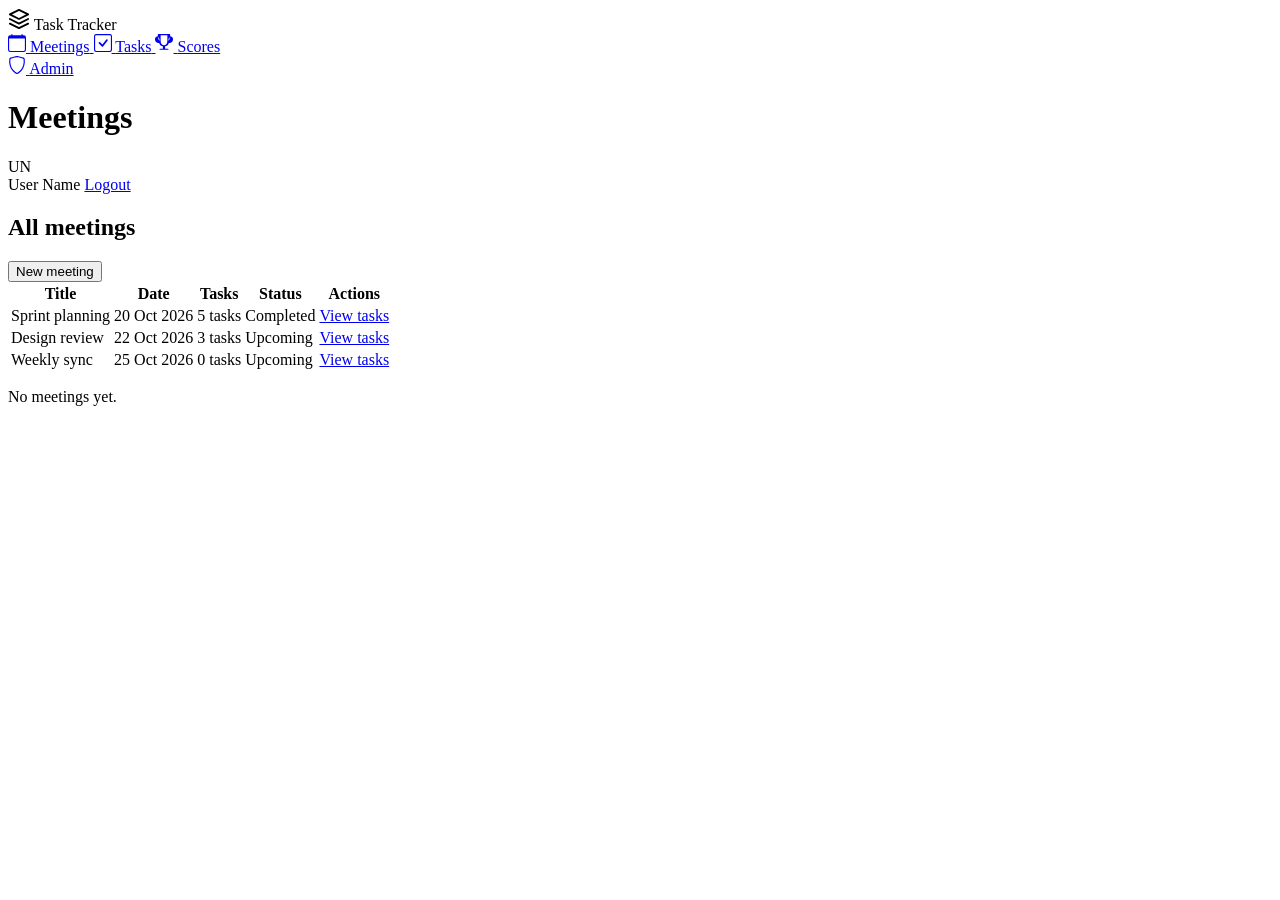
==== meetings.html @ d21f876f "pages" ====
<!DOCTYPE html>
<html lang="en">
<head>
  <meta charset="UTF-8">
  <meta name="viewport" content="width=device-width, initial-scale=1.0">
  <title>Meetings - Task Tracker</title>
  <!-- Link shared layout stylesheet -->
  <link rel="stylesheet" href="css/layout.css">
</head>
<body>

  <!-- ========================================================================
       SHARED COMPONENT BLOCK
       This block is repeated on every page. Later we will replace it with one shared JavaScript component.
       ======================================================================== -->

  <!-- Fixed Left Sidebar -->
  <nav class="sidebar" aria-label="Main Navigation">

    <!-- App Name Header -->
    <div class="sidebar-header">
      <div class="sidebar-title">
        <!-- App icon -->
        <svg width="22" height="22" viewBox="0 0 24 24" fill="none" stroke="currentColor" stroke-width="2" stroke-linecap="round" stroke-linejoin="round">
          <path d="M12 2L2 7l10 5 10-5-10-5z"></path>
          <path d="M2 17l10 5 10-5"></path>
          <path d="M2 12l10 5 10-5"></path>
        </svg>
        <span>Task Tracker</span>
      </div>
    </div>

    <!-- Navigation Links -->
    <div class="sidebar-nav">

      <!-- Meetings Link (Active on this page) -->
      <a href="meetings.html" class="nav-link active">
        <!-- Calendar icon (Bootstrap Icons) -->
        <svg class="nav-icon" width="18" height="18" fill="currentColor" viewBox="0 0 16 16">
          <path d="M3.5 0a.5.5 0 0 1 .5.5V1h8V.5a.5.5 0 0 1 1 0V1h1a2 2 0 0 1 2 2v11a2 2 0 0 1-2 2H2a2 2 0 0 1-2-2V3a2 2 0 0 1 2-2h1V.5a.5.5 0 0 1 .5-.5zM1 4v10a1 1 0 0 0 1 1h12a1 1 0 0 0 1-1V4H1z"/>
        </svg>
        <span>Meetings</span>
      </a>

      <!-- Tasks Link -->
      <a href="tasks.html" class="nav-link">
        <!-- Check2-square icon (Bootstrap Icons) -->
        <svg class="nav-icon" width="18" height="18" fill="currentColor" viewBox="0 0 16 16">
          <path d="M14 1a1 1 0 0 1 1 1v12a1 1 0 0 1-1 1H2a1 1 0 0 1-1-1V2a1 1 0 0 1 1-1h12zM2 0a2 2 0 0 0-2 2v12a2 2 0 0 0 2 2h12a2 2 0 0 0 2-2V2a2 2 0 0 0-2-2H2z"/>
          <path d="M10.97 4.97a.75.75 0 0 1 1.071 1.05l-3.992 4.99a.75.75 0 0 1-1.08.02L4.324 8.384a.75.75 0 1 1 1.06-1.06l2.094 2.093 3.473-4.425a.235.235 0 0 1 .02-.022z"/>
        </svg>
        <span>Tasks</span>
      </a>

      <!-- Scores Link -->
      <a href="scores.html" class="nav-link">
        <!-- Trophy icon (Bootstrap Icons) -->
        <svg class="nav-icon" width="18" height="18" fill="currentColor" viewBox="0 0 16 16">
          <path d="M2.5.5A.5.5 0 0 1 3 0h10a.5.5 0 0 1 .5.5c0 .538-.012 1.05-.034 1.536a3 3 0 1 1-1.133 5.89c-.79 1.865-1.878 2.774-3.333 3.03V13h2.5a.5.5 0 0 1 0 1h-7a.5.5 0 0 1 0-1H7v-2.044c-1.455-.256-2.543-1.165-3.333-3.03a3 3 0 1 1-1.133-5.89A33.437 33.437 0 0 1 2.5.5zm.999 2.024A1.996 1.996 0 0 0 3 4c0 .884.57 1.636 1.37 1.91a8.037 8.037 0 0 1-.87-3.386zm9.002 0c-.068 1.18-.363 2.34-.87 3.386.8-.274 1.37-1.026 1.37-1.91 0-.64-.302-1.21-.77-1.574A1.996 1.996 0 0 0 12.5 2.524zM8 10c1.8 0 3-1.5 3-4V1H5v5c0 2.5 1.2 4 3 4z"/>
        </svg>
        <span>Scores</span>
      </a>

      <!-- Separator before Admin link -->
      <div class="nav-divider"></div>

      <!-- Admin Link (data-role attribute for future role-based visibility) -->
      <a href="#" class="nav-link" data-role="admin">
        <!-- Shield icon (Bootstrap Icons) -->
        <svg class="nav-icon" width="18" height="18" fill="currentColor" viewBox="0 0 16 16">
          <path d="M5.338 1.59a61.44 61.44 0 0 0-2.837.856.481.481 0 0 0-.328.39c-.554 4.157.726 7.19 2.253 9.188a10.725 10.725 0 0 0 2.287 2.233c.346.244.652.42.893.533.12.057.218.095.293.118a.55.55 0 0 0 .101.025.615.615 0 0 0 .1-.025c.076-.023.174-.061.294-.118.24-.113.547-.29.893-.533a10.726 10.726 0 0 0 2.287-2.233c1.527-1.997 2.807-5.031 2.253-9.188a.48.48 0 0 0-.328-.39c-.651-.213-1.75-.56-2.837-.855C9.552 1.29 8.531 1.067 8 1.067c-.53 0-1.552.223-2.662.524zM5.072.56C6.157.265 7.31 0 8 0s1.843.265 2.928.56c1.11.3 2.229.655 2.887.87a1.54 1.54 0 0 1 1.044 1.262c.596 4.477-.787 7.795-2.465 9.99a11.775 11.775 0 0 1-2.517 2.453 7.159 7.159 0 0 1-1.048.625c-.28.132-.581.24-.829.24s-.548-.108-.829-.24a7.158 7.158 0 0 1-1.048-.625 11.777 11.777 0 0 1-2.517-2.453C1.928 10.487.545 7.169 1.141 2.692A1.54 1.54 0 0 1 2.185 1.43 62.456 62.456 0 0 1 5.072.56z"/>
        </svg>
        <span>Admin</span>
      </a>

    </div>
  </nav>

  <!-- Main Content Wrapper (offset to the right of sidebar) -->
  <div class="main-wrapper">

    <!-- Top Bar -->
    <header class="top-bar">
      <!-- Page Title -->
      <h1 class="top-bar-title">Meetings</h1>

      <!-- User Information Area -->
      <div class="user-area">
        <!-- User avatar with initials -->
        <div class="user-avatar" title="User Avatar">UN</div>
        <!-- User display name -->
        <span id="user-name" class="user-name">User Name</span>
        <!-- Logout link pointing to login.html -->
        <a href="login.html" id="logout-btn" class="logout-btn">Logout</a>
      </div>
    </header>

    <!-- Page Content Area -->
    <main id="page-content" class="page-content">

      <!-- Header row: Section title on the left, action button on the right -->
      <div class="content-header">
        <h2 class="content-title">All meetings</h2>
        <button type="button" id="new-meeting-btn" class="btn btn-primary" data-role="admin">New meeting</button>
      </div>

      <!-- Table container: Scrolls horizontally on small screens to prevent page overflow -->
      <div class="table-responsive">
        <!-- Meetings Table -->
        <table id="meetings-table" class="table">
          <thead>
            <tr>
              <th>Title</th>
              <th>Date</th>
              <th>Tasks</th>
              <th>Status</th>
              <th>Actions</th>
            </tr>
          </thead>
          <!-- These 3 rows are hard-coded. In the next step JavaScript will create them from data. -->
          <tbody id="meetings-body">
            <!-- Row 1: Completed meeting -->
            <tr>
              <td>Sprint planning</td>
              <td>20 Oct 2026</td>
              <td>5 tasks</td>
              <td><span class="badge badge-completed">Completed</span></td>
              <td><a href="tasks.html" class="action-link">View tasks</a></td>
            </tr>
            <!-- Row 2: Upcoming meeting -->
            <tr>
              <td>Design review</td>
              <td>22 Oct 2026</td>
              <td>3 tasks</td>
              <td><span class="badge badge-upcoming">Upcoming</span></td>
              <td><a href="tasks.html" class="action-link">View tasks</a></td>
            </tr>
            <!-- Row 3: Upcoming meeting with zero tasks -->
            <tr>
              <td>Weekly sync</td>
              <td>25 Oct 2026</td>
              <td>0 tasks</td>
              <td><span class="badge badge-upcoming">Upcoming</span></td>
              <td><a href="tasks.html" class="action-link">View tasks</a></td>
            </tr>
          </tbody>
        </table>
      </div>

      <!-- Empty state: Hidden for now, shown later when no meetings are found -->
      <div id="empty-state" class="empty-state">
        <p>No meetings yet.</p>
      </div>

    </main>

  </div>

</body>
</html>
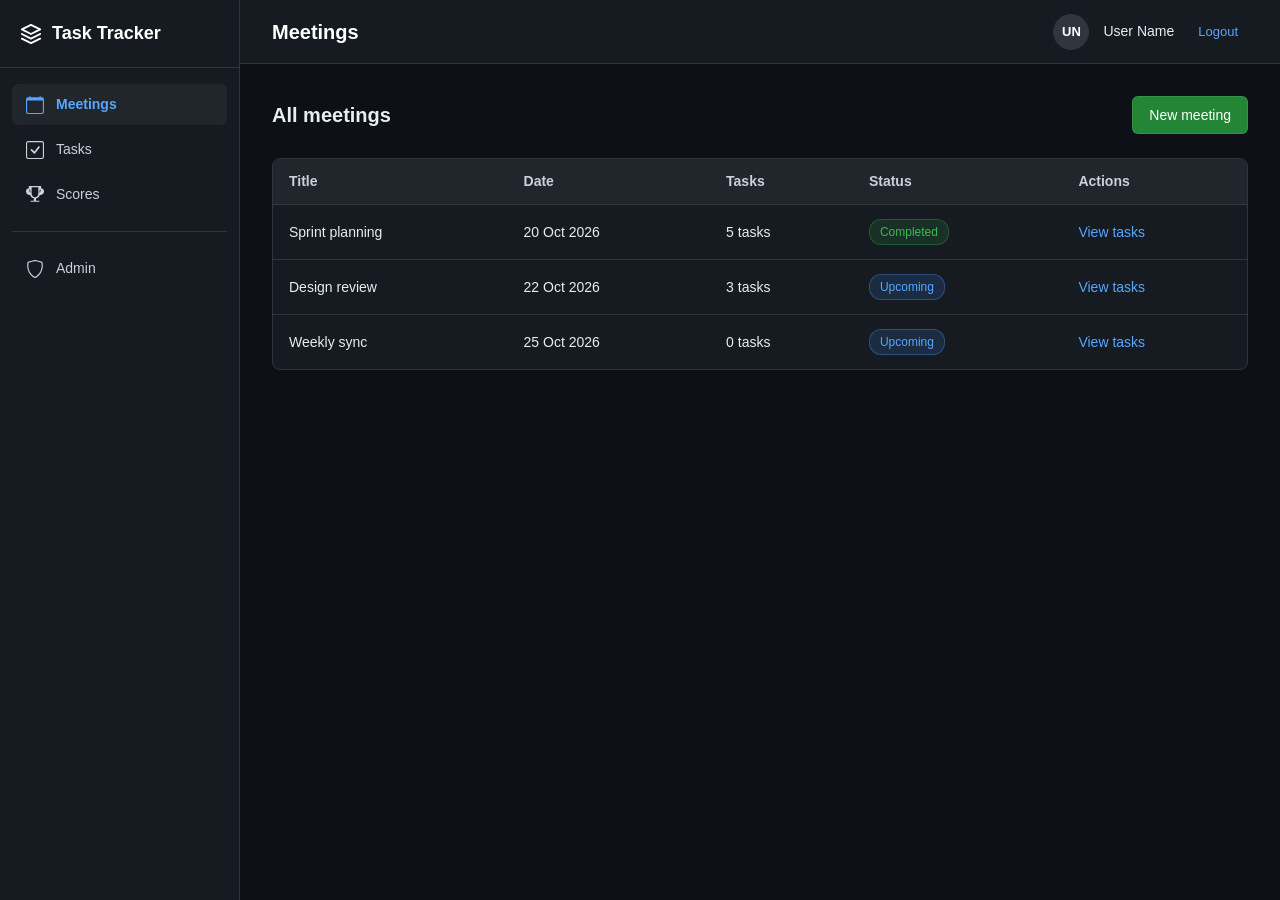
==== commit 9bbfbb18: "feat: establish modular architecture for mobile, desktop, theming, and backend" ====
--- a/meetings.html
+++ b/meetings.html
@@ -4,18 +4,16 @@
   <meta charset="UTF-8">
   <meta name="viewport" content="width=device-width, initial-scale=1.0">
   <title>Meetings - Task Tracker</title>
-  <!-- Link shared layout stylesheet -->
+  <!-- Link shared modular master stylesheet -->
   <link rel="stylesheet" href="css/layout.css">
 </head>
 <body>
 
   <!-- ========================================================================
-       SHARED COMPONENT BLOCK
-       This block is repeated on every page. Later we will replace it with one shared JavaScript component.
+       DESKTOP NAVIGATION (Fixed Left Sidebar)
+       Visible on screens > 768px via desktop layout styles
        ======================================================================== -->
-
-  <!-- Fixed Left Sidebar -->
-  <nav class="sidebar" aria-label="Main Navigation">
+  <nav class="sidebar desktop-only" aria-label="Main Navigation">
 
     <!-- App Name Header -->
     <div class="sidebar-header">
@@ -76,10 +74,10 @@
     </div>
   </nav>
 
-  <!-- Main Content Wrapper (offset to the right of sidebar) -->
+  <!-- Main Content Wrapper (offset on desktop, full width on mobile) -->
   <div class="main-wrapper">
 
-    <!-- Top Bar -->
+    <!-- Top Bar (Adaptive for Desktop and Mobile) -->
     <header class="top-bar">
       <!-- Page Title -->
       <h1 class="top-bar-title">Meetings</h1>
@@ -88,10 +86,10 @@
       <div class="user-area">
         <!-- User avatar with initials -->
         <div class="user-avatar" title="User Avatar">UN</div>
-        <!-- User display name -->
+        <!-- User display name (hidden on small mobile screens via mobile.css) -->
         <span id="user-name" class="user-name">User Name</span>
-        <!-- Logout link pointing to login.html -->
-        <a href="login.html" id="logout-btn" class="logout-btn">Logout</a>
+        <!-- Logout link pointing to index.html -->
+        <a href="index.html" id="logout-btn" class="logout-btn">Logout</a>
       </div>
     </header>
 
@@ -104,9 +102,8 @@
         <button type="button" id="new-meeting-btn" class="btn btn-primary" data-role="admin">New meeting</button>
       </div>
 
-      <!-- Table container: Scrolls horizontally on small screens to prevent page overflow -->
-      <div class="table-responsive">
-        <!-- Meetings Table -->
+      <!-- DESKTOP: Data Table (visible on screens > 768px) -->
+      <div class="table-responsive desktop-only">
         <table id="meetings-table" class="table">
           <thead>
             <tr>
@@ -117,9 +114,7 @@
               <th>Actions</th>
             </tr>
           </thead>
-          <!-- These 3 rows are hard-coded. In the next step JavaScript will create them from data. -->
           <tbody id="meetings-body">
-            <!-- Row 1: Completed meeting -->
             <tr>
               <td>Sprint planning</td>
               <td>20 Oct 2026</td>
@@ -127,7 +122,6 @@
               <td><span class="badge badge-completed">Completed</span></td>
               <td><a href="tasks.html" class="action-link">View tasks</a></td>
             </tr>
-            <!-- Row 2: Upcoming meeting -->
             <tr>
               <td>Design review</td>
               <td>22 Oct 2026</td>
@@ -135,7 +129,6 @@
               <td><span class="badge badge-upcoming">Upcoming</span></td>
               <td><a href="tasks.html" class="action-link">View tasks</a></td>
             </tr>
-            <!-- Row 3: Upcoming meeting with zero tasks -->
             <tr>
               <td>Weekly sync</td>
               <td>25 Oct 2026</td>
@@ -147,6 +140,54 @@
         </table>
       </div>
 
+      <!-- MOBILE: Meeting Cards (visible on screens <= 768px) -->
+      <div class="meeting-cards mobile-only" id="mobile-meetings-list">
+        <!-- Meeting Card 1 -->
+        <div class="meeting-card">
+          <div class="meeting-card-header">
+            <h3 class="meeting-card-title">Sprint planning</h3>
+            <span class="badge badge-completed">Completed</span>
+          </div>
+          <div class="meeting-card-details">
+            <span>📅 20 Oct 2026</span>
+            <span>📝 5 tasks</span>
+          </div>
+          <div class="meeting-card-actions">
+            <a href="tasks.html" class="action-link">View tasks &rarr;</a>
+          </div>
+        </div>
+
+        <!-- Meeting Card 2 -->
+        <div class="meeting-card">
+          <div class="meeting-card-header">
+            <h3 class="meeting-card-title">Design review</h3>
+            <span class="badge badge-upcoming">Upcoming</span>
+          </div>
+          <div class="meeting-card-details">
+            <span>📅 22 Oct 2026</span>
+            <span>📝 3 tasks</span>
+          </div>
+          <div class="meeting-card-actions">
+            <a href="tasks.html" class="action-link">View tasks &rarr;</a>
+          </div>
+        </div>
+
+        <!-- Meeting Card 3 -->
+        <div class="meeting-card">
+          <div class="meeting-card-header">
+            <h3 class="meeting-card-title">Weekly sync</h3>
+            <span class="badge badge-upcoming">Upcoming</span>
+          </div>
+          <div class="meeting-card-details">
+            <span>📅 25 Oct 2026</span>
+            <span>📝 0 tasks</span>
+          </div>
+          <div class="meeting-card-actions">
+            <a href="tasks.html" class="action-link">View tasks &rarr;</a>
+          </div>
+        </div>
+      </div>
+
       <!-- Empty state: Hidden for now, shown later when no meetings are found -->
       <div id="empty-state" class="empty-state">
         <p>No meetings yet.</p>
@@ -156,5 +197,44 @@
 
   </div>
 
+  <!-- ========================================================================
+       MOBILE BOTTOM NAVIGATION (Visible on screens <= 768px)
+       Thumb-friendly navigation bar owned by Mobile Developer
+       ======================================================================== -->
+  <nav class="mobile-bottom-nav mobile-only" aria-label="Mobile Navigation">
+    <!-- Meetings (Active) -->
+    <a href="meetings.html" class="mobile-nav-item active">
+      <svg class="mobile-nav-icon" fill="currentColor" viewBox="0 0 16 16">
+        <path d="M3.5 0a.5.5 0 0 1 .5.5V1h8V.5a.5.5 0 0 1 1 0V1h1a2 2 0 0 1 2 2v11a2 2 0 0 1-2 2H2a2 2 0 0 1-2-2V3a2 2 0 0 1 2-2h1V.5a.5.5 0 0 1 .5-.5zM1 4v10a1 1 0 0 0 1 1h12a1 1 0 0 0 1-1V4H1z"/>
+      </svg>
+      <span>Meetings</span>
+    </a>
+
+    <!-- Tasks -->
+    <a href="tasks.html" class="mobile-nav-item">
+      <svg class="mobile-nav-icon" fill="currentColor" viewBox="0 0 16 16">
+        <path d="M14 1a1 1 0 0 1 1 1v12a1 1 0 0 1-1 1H2a1 1 0 0 1-1-1V2a1 1 0 0 1 1-1h12zM2 0a2 2 0 0 0-2 2v12a2 2 0 0 0 2 2h12a2 2 0 0 0 2-2V2a2 2 0 0 0-2-2H2z"/>
+        <path d="M10.97 4.97a.75.75 0 0 1 1.071 1.05l-3.992 4.99a.75.75 0 0 1-1.08.02L4.324 8.384a.75.75 0 1 1 1.06-1.06l2.094 2.093 3.473-4.425a.235.235 0 0 1 .02-.022z"/>
+      </svg>
+      <span>Tasks</span>
+    </a>
+
+    <!-- Scores -->
+    <a href="scores.html" class="mobile-nav-item">
+      <svg class="mobile-nav-icon" fill="currentColor" viewBox="0 0 16 16">
+        <path d="M2.5.5A.5.5 0 0 1 3 0h10a.5.5 0 0 1 .5.5c0 .538-.012 1.05-.034 1.536a3 3 0 1 1-1.133 5.89c-.79 1.865-1.878 2.774-3.333 3.03V13h2.5a.5.5 0 0 1 0 1h-7a.5.5 0 0 1 0-1H7v-2.044c-1.455-.256-2.543-1.165-3.333-3.03a3 3 0 1 1-1.133-5.89A33.437 33.437 0 0 1 2.5.5zm.999 2.024A1.996 1.996 0 0 0 3 4c0 .884.57 1.636 1.37 1.91a8.037 8.037 0 0 1-.87-3.386zm9.002 0c-.068 1.18-.363 2.34-.87 3.386.8-.274 1.37-1.026 1.37-1.91 0-.64-.302-1.21-.77-1.574A1.996 1.996 0 0 0 12.5 2.524zM8 10c1.8 0 3-1.5 3-4V1H5v5c0 2.5 1.2 4 3 4z"/>
+      </svg>
+      <span>Scores</span>
+    </a>
+
+    <!-- Admin -->
+    <a href="#" class="mobile-nav-item" data-role="admin">
+      <svg class="mobile-nav-icon" fill="currentColor" viewBox="0 0 16 16">
+        <path d="M5.338 1.59a61.44 61.44 0 0 0-2.837.856.481.481 0 0 0-.328.39c-.554 4.157.726 7.19 2.253 9.188a10.725 10.725 0 0 0 2.287 2.233c.346.244.652.42.893.533.12.057.218.095.293.118a.55.55 0 0 0 .101.025.615.615 0 0 0 .1-.025c.076-.023.174-.061.294-.118.24-.113.547-.29.893-.533a10.726 10.726 0 0 0 2.287-2.233c1.527-1.997 2.807-5.031 2.253-9.188a.48.48 0 0 0-.328-.39c-.651-.213-1.75-.56-2.837-.855C9.552 1.29 8.531 1.067 8 1.067c-.53 0-1.552.223-2.662.524zM5.072.56C6.157.265 7.31 0 8 0s1.843.265 2.928.56c1.11.3 2.229.655 2.887.87a1.54 1.54 0 0 1 1.044 1.262c.596 4.477-.787 7.795-2.465 9.99a11.775 11.775 0 0 1-2.517 2.453 7.159 7.159 0 0 1-1.048.625c-.28.132-.581.24-.829.24s-.548-.108-.829-.24a7.158 7.158 0 0 1-1.048-.625 11.777 11.777 0 0 1-2.517-2.453C1.928 10.487.545 7.169 1.141 2.692A1.54 1.54 0 0 1 2.185 1.43 62.456 62.456 0 0 1 5.072.56z"/>
+      </svg>
+      <span>Admin</span>
+    </a>
+  </nav>
+
 </body>
 </html>
--- a/css/layout.css
+++ b/css/layout.css
@@ -0,0 +1,20 @@
+/* ==========================================================================
+   TAPT Layout Master Stylesheet
+   PURPOSE: Master aggregator importing all modular stylesheets.
+   Maintains backward compatibility while preserving modularity.
+   ========================================================================== */
+
+/* 1. Design Tokens & Theme Palettes (Owned by Theming) */
+@import url("themes/default.css");
+
+/* 2. Base Resets & Visibility Helpers (Shared Core) */
+@import url("base.css");
+
+/* 3. Reusable UI Components (Shared Core) */
+@import url("components.css");
+
+/* 4. Desktop-specific Layout (Owned by Desktop Developer) */
+@import url("layouts/desktop.css");
+
+/* 5. Mobile-specific Layout & Bottom Nav (Owned by Mobile Developer) */
+@import url("layouts/mobile.css");
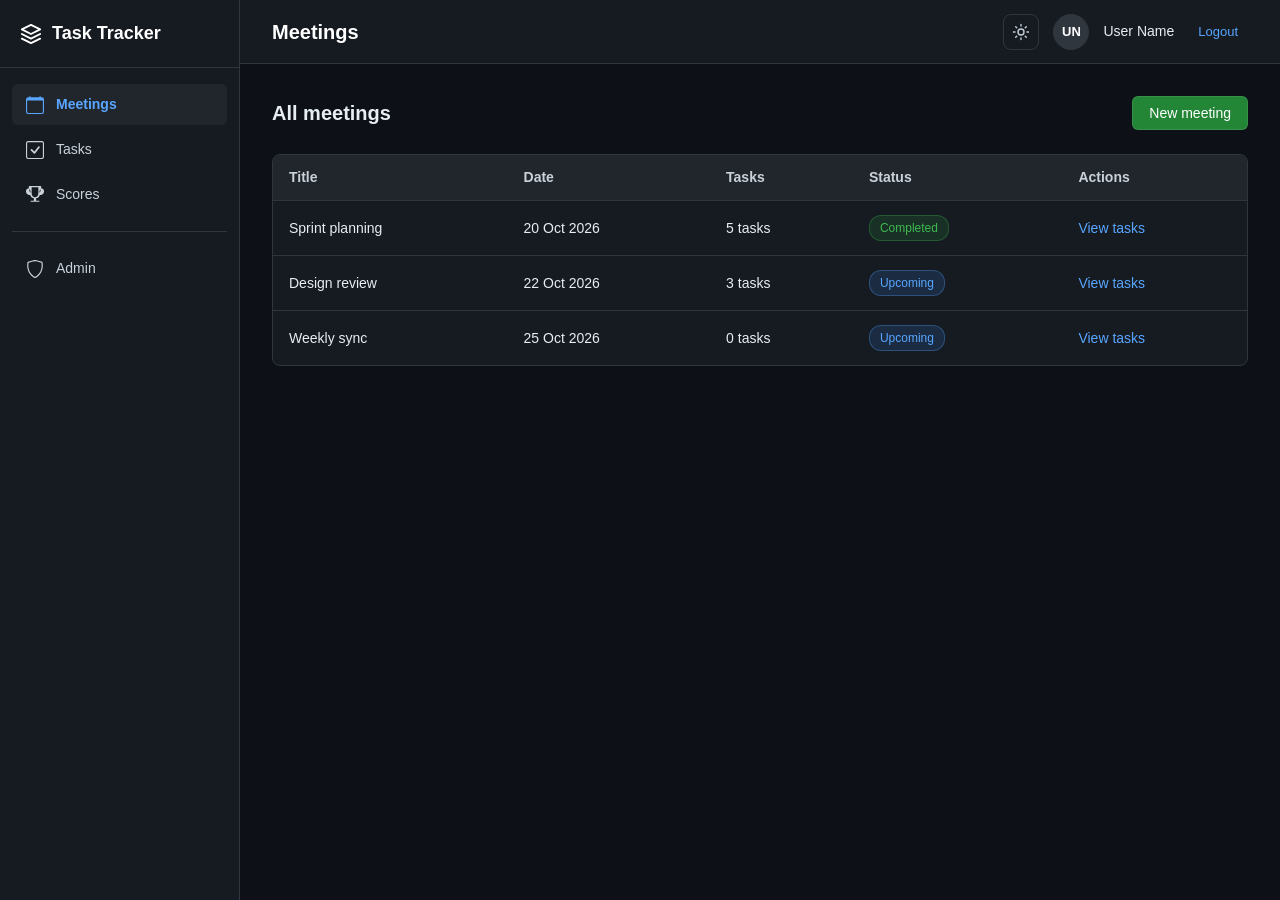
==== commit f3e286a1: "Add button  light and dark theme" ====
--- a/meetings.html
+++ b/meetings.html
@@ -4,16 +4,29 @@
   <meta charset="UTF-8">
   <meta name="viewport" content="width=device-width, initial-scale=1.0">
   <title>Meetings - Task Tracker</title>
-  <!-- Link shared modular master stylesheet -->
+  <script>
+    (function () {
+      try {
+        const savedTheme = localStorage.getItem("theme");
+        document.documentElement.dataset.theme =
+          savedTheme === "light" ? "light" : "dark";
+      } catch (error) {
+        document.documentElement.dataset.theme = "dark";
+      }
+    })();
+  </script>
+  <!-- Link shared layout stylesheet -->
   <link rel="stylesheet" href="css/layout.css">
 </head>
 <body>
 
   <!-- ========================================================================
-       DESKTOP NAVIGATION (Fixed Left Sidebar)
-       Visible on screens > 768px via desktop layout styles
+       SHARED COMPONENT BLOCK
+       This block is repeated on every page. Later we will replace it with one shared JavaScript component.
        ======================================================================== -->
-  <nav class="sidebar desktop-only" aria-label="Main Navigation">
+
+  <!-- Fixed Left Sidebar -->
+  <nav class="sidebar" aria-label="Main Navigation">
 
     <!-- App Name Header -->
     <div class="sidebar-header">
@@ -74,22 +87,53 @@
     </div>
   </nav>
 
-  <!-- Main Content Wrapper (offset on desktop, full width on mobile) -->
+  <!-- Main Content Wrapper (offset to the right of sidebar) -->
   <div class="main-wrapper">
 
-    <!-- Top Bar (Adaptive for Desktop and Mobile) -->
+    <!-- Top Bar -->
     <header class="top-bar">
       <!-- Page Title -->
       <h1 class="top-bar-title">Meetings</h1>
 
       <!-- User Information Area -->
       <div class="user-area">
+        <button
+          id="theme-toggle"
+          class="theme-toggle"
+          type="button"
+          aria-label="Switch to light mode"
+          title="Switch theme"
+        >
+          <svg
+            class="theme-icon"
+            xmlns="http://www.w3.org/2000/svg"
+            width="18"
+            height="18"
+            viewBox="0 0 24 24"
+            fill="none"
+            stroke="currentColor"
+            stroke-width="1.8"
+            stroke-linecap="round"
+            stroke-linejoin="round"
+            aria-hidden="true"
+          >
+            <circle cx="12" cy="12" r="4"></circle>
+            <path d="M12 2v2"></path>
+            <path d="M12 20v2"></path>
+            <path d="m4.93 4.93 1.42 1.42"></path>
+            <path d="m17.65 17.65 1.42 1.42"></path>
+            <path d="M2 12h2"></path>
+            <path d="M20 12h2"></path>
+            <path d="m6.35 17.65-1.42 1.42"></path>
+            <path d="m19.07 4.93-1.42 1.42"></path>
+          </svg>
+        </button>
         <!-- User avatar with initials -->
         <div class="user-avatar" title="User Avatar">UN</div>
-        <!-- User display name (hidden on small mobile screens via mobile.css) -->
+        <!-- User display name -->
         <span id="user-name" class="user-name">User Name</span>
-        <!-- Logout link pointing to index.html -->
-        <a href="index.html" id="logout-btn" class="logout-btn">Logout</a>
+        <!-- Logout link pointing to login.html -->
+        <a href="login.html" id="logout-btn" class="logout-btn">Logout</a>
       </div>
     </header>
 
@@ -102,8 +146,9 @@
         <button type="button" id="new-meeting-btn" class="btn btn-primary" data-role="admin">New meeting</button>
       </div>
 
-      <!-- DESKTOP: Data Table (visible on screens > 768px) -->
-      <div class="table-responsive desktop-only">
+      <!-- Table container: Scrolls horizontally on small screens to prevent page overflow -->
+      <div class="table-responsive">
+        <!-- Meetings Table -->
         <table id="meetings-table" class="table">
           <thead>
             <tr>
@@ -114,7 +159,9 @@
               <th>Actions</th>
             </tr>
           </thead>
+          <!-- These 3 rows are hard-coded. In the next step JavaScript will create them from data. -->
           <tbody id="meetings-body">
+            <!-- Row 1: Completed meeting -->
             <tr>
               <td>Sprint planning</td>
               <td>20 Oct 2026</td>
@@ -122,6 +169,7 @@
               <td><span class="badge badge-completed">Completed</span></td>
               <td><a href="tasks.html" class="action-link">View tasks</a></td>
             </tr>
+            <!-- Row 2: Upcoming meeting -->
             <tr>
               <td>Design review</td>
               <td>22 Oct 2026</td>
@@ -129,6 +177,7 @@
               <td><span class="badge badge-upcoming">Upcoming</span></td>
               <td><a href="tasks.html" class="action-link">View tasks</a></td>
             </tr>
+            <!-- Row 3: Upcoming meeting with zero tasks -->
             <tr>
               <td>Weekly sync</td>
               <td>25 Oct 2026</td>
@@ -140,54 +189,6 @@
         </table>
       </div>
 
-      <!-- MOBILE: Meeting Cards (visible on screens <= 768px) -->
-      <div class="meeting-cards mobile-only" id="mobile-meetings-list">
-        <!-- Meeting Card 1 -->
-        <div class="meeting-card">
-          <div class="meeting-card-header">
-            <h3 class="meeting-card-title">Sprint planning</h3>
-            <span class="badge badge-completed">Completed</span>
-          </div>
-          <div class="meeting-card-details">
-            <span>📅 20 Oct 2026</span>
-            <span>📝 5 tasks</span>
-          </div>
-          <div class="meeting-card-actions">
-            <a href="tasks.html" class="action-link">View tasks &rarr;</a>
-          </div>
-        </div>
-
-        <!-- Meeting Card 2 -->
-        <div class="meeting-card">
-          <div class="meeting-card-header">
-            <h3 class="meeting-card-title">Design review</h3>
-            <span class="badge badge-upcoming">Upcoming</span>
-          </div>
-          <div class="meeting-card-details">
-            <span>📅 22 Oct 2026</span>
-            <span>📝 3 tasks</span>
-          </div>
-          <div class="meeting-card-actions">
-            <a href="tasks.html" class="action-link">View tasks &rarr;</a>
-          </div>
-        </div>
-
-        <!-- Meeting Card 3 -->
-        <div class="meeting-card">
-          <div class="meeting-card-header">
-            <h3 class="meeting-card-title">Weekly sync</h3>
-            <span class="badge badge-upcoming">Upcoming</span>
-          </div>
-          <div class="meeting-card-details">
-            <span>📅 25 Oct 2026</span>
-            <span>📝 0 tasks</span>
-          </div>
-          <div class="meeting-card-actions">
-            <a href="tasks.html" class="action-link">View tasks &rarr;</a>
-          </div>
-        </div>
-      </div>
-
       <!-- Empty state: Hidden for now, shown later when no meetings are found -->
       <div id="empty-state" class="empty-state">
         <p>No meetings yet.</p>
@@ -197,44 +198,6 @@
 
   </div>
 
-  <!-- ========================================================================
-       MOBILE BOTTOM NAVIGATION (Visible on screens <= 768px)
-       Thumb-friendly navigation bar owned by Mobile Developer
-       ======================================================================== -->
-  <nav class="mobile-bottom-nav mobile-only" aria-label="Mobile Navigation">
-    <!-- Meetings (Active) -->
-    <a href="meetings.html" class="mobile-nav-item active">
-      <svg class="mobile-nav-icon" fill="currentColor" viewBox="0 0 16 16">
-        <path d="M3.5 0a.5.5 0 0 1 .5.5V1h8V.5a.5.5 0 0 1 1 0V1h1a2 2 0 0 1 2 2v11a2 2 0 0 1-2 2H2a2 2 0 0 1-2-2V3a2 2 0 0 1 2-2h1V.5a.5.5 0 0 1 .5-.5zM1 4v10a1 1 0 0 0 1 1h12a1 1 0 0 0 1-1V4H1z"/>
-      </svg>
-      <span>Meetings</span>
-    </a>
-
-    <!-- Tasks -->
-    <a href="tasks.html" class="mobile-nav-item">
-      <svg class="mobile-nav-icon" fill="currentColor" viewBox="0 0 16 16">
-        <path d="M14 1a1 1 0 0 1 1 1v12a1 1 0 0 1-1 1H2a1 1 0 0 1-1-1V2a1 1 0 0 1 1-1h12zM2 0a2 2 0 0 0-2 2v12a2 2 0 0 0 2 2h12a2 2 0 0 0 2-2V2a2 2 0 0 0-2-2H2z"/>
-        <path d="M10.97 4.97a.75.75 0 0 1 1.071 1.05l-3.992 4.99a.75.75 0 0 1-1.08.02L4.324 8.384a.75.75 0 1 1 1.06-1.06l2.094 2.093 3.473-4.425a.235.235 0 0 1 .02-.022z"/>
-      </svg>
-      <span>Tasks</span>
-    </a>
-
-    <!-- Scores -->
-    <a href="scores.html" class="mobile-nav-item">
-      <svg class="mobile-nav-icon" fill="currentColor" viewBox="0 0 16 16">
-        <path d="M2.5.5A.5.5 0 0 1 3 0h10a.5.5 0 0 1 .5.5c0 .538-.012 1.05-.034 1.536a3 3 0 1 1-1.133 5.89c-.79 1.865-1.878 2.774-3.333 3.03V13h2.5a.5.5 0 0 1 0 1h-7a.5.5 0 0 1 0-1H7v-2.044c-1.455-.256-2.543-1.165-3.333-3.03a3 3 0 1 1-1.133-5.89A33.437 33.437 0 0 1 2.5.5zm.999 2.024A1.996 1.996 0 0 0 3 4c0 .884.57 1.636 1.37 1.91a8.037 8.037 0 0 1-.87-3.386zm9.002 0c-.068 1.18-.363 2.34-.87 3.386.8-.274 1.37-1.026 1.37-1.91 0-.64-.302-1.21-.77-1.574A1.996 1.996 0 0 0 12.5 2.524zM8 10c1.8 0 3-1.5 3-4V1H5v5c0 2.5 1.2 4 3 4z"/>
-      </svg>
-      <span>Scores</span>
-    </a>
-
-    <!-- Admin -->
-    <a href="#" class="mobile-nav-item" data-role="admin">
-      <svg class="mobile-nav-icon" fill="currentColor" viewBox="0 0 16 16">
-        <path d="M5.338 1.59a61.44 61.44 0 0 0-2.837.856.481.481 0 0 0-.328.39c-.554 4.157.726 7.19 2.253 9.188a10.725 10.725 0 0 0 2.287 2.233c.346.244.652.42.893.533.12.057.218.095.293.118a.55.55 0 0 0 .101.025.615.615 0 0 0 .1-.025c.076-.023.174-.061.294-.118.24-.113.547-.29.893-.533a10.726 10.726 0 0 0 2.287-2.233c1.527-1.997 2.807-5.031 2.253-9.188a.48.48 0 0 0-.328-.39c-.651-.213-1.75-.56-2.837-.855C9.552 1.29 8.531 1.067 8 1.067c-.53 0-1.552.223-2.662.524zM5.072.56C6.157.265 7.31 0 8 0s1.843.265 2.928.56c1.11.3 2.229.655 2.887.87a1.54 1.54 0 0 1 1.044 1.262c.596 4.477-.787 7.795-2.465 9.99a11.775 11.775 0 0 1-2.517 2.453 7.159 7.159 0 0 1-1.048.625c-.28.132-.581.24-.829.24s-.548-.108-.829-.24a7.158 7.158 0 0 1-1.048-.625 11.777 11.777 0 0 1-2.517-2.453C1.928 10.487.545 7.169 1.141 2.692A1.54 1.54 0 0 1 2.185 1.43 62.456 62.456 0 0 1 5.072.56z"/>
-      </svg>
-      <span>Admin</span>
-    </a>
-  </nav>
-
+  <script src="js/theme.js"></script>
 </body>
 </html>
--- a/css/layout.css
+++ b/css/layout.css
@@ -1,20 +1,496 @@
 /* ==========================================================================
-   TAPT Layout Master Stylesheet
-   PURPOSE: Master aggregator importing all modular stylesheets.
-   Maintains backward compatibility while preserving modularity.
-   ========================================================================== */
-
-/* 1. Design Tokens & Theme Palettes (Owned by Theming) */
-@import url("themes/default.css");
-
-/* 2. Base Resets & Visibility Helpers (Shared Core) */
-@import url("base.css");
-
-/* 3. Reusable UI Components (Shared Core) */
-@import url("components.css");
-
-/* 4. Desktop-specific Layout (Owned by Desktop Developer) */
-@import url("layouts/desktop.css");
-
-/* 5. Mobile-specific Layout & Bottom Nav (Owned by Mobile Developer) */
-@import url("layouts/mobile.css");
+   CSS Custom Properties (Color Variables)
+   Reusing the dark theme palette from the login styles
+   ========================================================================== */
+:root {
+  --bg-main: #0d1117;           /* Deep dark background */
+  --bg-card: #161b22;           /* Dark elevated surface */
+  --bg-sidebar: #161b22;        /* Sidebar background */
+  --border-color: #30363d;      /* Subtle border line */
+  --text-main: #e6edf3;         /* Bright text */
+  --text-muted: #c9d1d9;        /* High-contrast lighter grey text */
+  --text-dim: #8b949e;          /* Secondary dim grey text */
+  --accent-blue: #58a6ff;       /* Active link and link highlight blue */
+  --accent-green: #238636;      /* Brand accent green */
+  --sidebar-active: #21262d;    /* Active menu item background */
+  --avatar-bg: #30363d;         /* User initials circle background */
+  --sidebar-width: 240px;       /* Fixed width of the left sidebar */
+  --topbar-height: 64px;        /* Height of top navigation bar */
+}
+
+/* ==========================================================================
+   Base & Reset Styles
+   ========================================================================== */
+
+/* Universal box-sizing for predictable sizing */
+* {
+  margin: 0;
+  padding: 0;
+  box-sizing: border-box;
+}
+
+/* Page background, base font, and default text color */
+body {
+  font-family: -apple-system, BlinkMacSystemFont, "Segoe UI", Roboto, Helvetica, Arial, sans-serif;
+  background-color: var(--bg-main);
+  color: var(--text-main);
+  line-height: 1.5;
+  min-height: 100vh;
+}
+
+/* ==========================================================================
+   Sidebar Layout & Navigation
+   ========================================================================== */
+
+/* Fixed left sidebar */
+.sidebar {
+  position: fixed;
+  top: 0;
+  left: 0;
+  width: var(--sidebar-width);
+  height: 100vh;
+  background-color: var(--bg-sidebar);
+  border-right: 1px solid var(--border-color);
+  display: flex;
+  flex-direction: column;
+  padding: 20px 0;
+  z-index: 100;
+}
+
+/* App name header at the top of the sidebar */
+.sidebar-header {
+  padding: 0 20px 20px 20px;
+  border-bottom: 1px solid var(--border-color);
+  margin-bottom: 16px;
+}
+
+.sidebar-title {
+  font-size: 18px;
+  font-weight: 600;
+  color: #ffffff;
+  display: flex;
+  align-items: center;
+  gap: 10px;
+}
+
+/* Navigation link list inside sidebar */
+.sidebar-nav {
+  display: flex;
+  flex-direction: column;
+  gap: 4px;
+  padding: 0 12px;
+}
+
+/* Individual navigation link */
+.nav-link {
+  display: flex;
+  align-items: center;
+  gap: 12px;
+  padding: 10px 14px;
+  color: var(--text-muted);
+  text-decoration: none;
+  font-size: 14px;
+  font-weight: 500;
+  border-radius: 6px;
+  transition: background-color 0.15s ease, color 0.15s ease;
+}
+
+/* Hover state for links */
+.nav-link:hover {
+  background-color: var(--sidebar-active);
+  color: #ffffff;
+}
+
+/* Highlighted state for the currently active page */
+.nav-link.active {
+  background-color: var(--sidebar-active);
+  color: var(--accent-blue);
+  font-weight: 600;
+}
+
+/* Navigation icon sizing */
+.nav-icon {
+  width: 18px;
+  height: 18px;
+  flex-shrink: 0;
+}
+
+/* Divider above the Admin section */
+.nav-divider {
+  height: 1px;
+  background-color: var(--border-color);
+  margin: 12px 0;
+}
+
+/* ==========================================================================
+   Main Content Layout
+   ========================================================================== */
+
+/* Main layout wrapper offset to make room for fixed sidebar */
+.main-wrapper {
+  margin-left: var(--sidebar-width);
+  min-height: 100vh;
+  display: flex;
+  flex-direction: column;
+}
+
+/* ==========================================================================
+   Top Bar
+   ========================================================================== */
+
+/* Horizontal top bar holding page title and user profile */
+.top-bar {
+  height: var(--topbar-height);
+  background-color: var(--bg-card);
+  border-bottom: 1px solid var(--border-color);
+  display: flex;
+  align-items: center;
+  justify-content: space-between;
+  padding: 0 32px;
+  position: sticky;
+  top: 0;
+  z-index: 50;
+}
+
+/* Page title in top bar */
+.top-bar-title {
+  font-size: 20px;
+  font-weight: 600;
+  color: #ffffff;
+}
+
+/* User profile container on the right side of top bar */
+.user-area {
+  display: flex;
+  align-items: center;
+  gap: 14px;
+}
+
+/* Circular avatar with user initials */
+.user-avatar {
+  width: 36px;
+  height: 36px;
+  border-radius: 50%;
+  background-color: var(--avatar-bg);
+  border: 1px solid var(--border-color);
+  color: #ffffff;
+  display: flex;
+  align-items: center;
+  justify-content: center;
+  font-size: 13px;
+  font-weight: 600;
+}
+
+/* User name text */
+.user-name {
+  font-size: 14px;
+  color: var(--text-main);
+  font-weight: 500;
+}
+
+/* Logout link */
+.logout-btn {
+  font-size: 13px;
+  color: var(--accent-blue);
+  text-decoration: none;
+  padding: 6px 10px;
+  border-radius: 4px;
+  transition: background-color 0.15s ease;
+}
+
+.logout-btn:hover {
+  background-color: var(--sidebar-active);
+  text-decoration: underline;
+}
+
+/* ==========================================================================
+   Page Content Area & Empty State Card
+   ========================================================================== */
+
+/* Content area where page-specific content will live */
+.page-content {
+  flex: 1;
+  padding: 32px;
+  display: flex;
+  flex-direction: column;
+}
+
+/* Card displaying the empty state */
+.empty-state-card {
+  background-color: var(--bg-card);
+  border: 1px solid var(--border-color);
+  border-radius: 12px;
+  padding: 48px 32px;
+  text-align: center;
+  max-width: 520px;
+  margin: 40px auto;
+  width: 100%;
+  box-shadow: 0 4px 16px rgba(1, 4, 9, 0.3);
+}
+
+/* Title inside the empty state card */
+.empty-state-title {
+  font-size: 22px;
+  font-weight: 600;
+  color: #ffffff;
+  margin-bottom: 8px;
+}
+
+/* Subtitle inside the empty state card */
+.empty-state-message {
+  font-size: 15px;
+  color: var(--text-muted);
+}
+
+/* ==========================================================================
+   Content Header & Action Button
+   ========================================================================== */
+
+/* Header row with title on the left and action button on the right */
+.content-header {
+  display: flex;
+  align-items: center;
+  justify-content: space-between;
+  margin-bottom: 24px;
+}
+
+/* Section title */
+.content-title {
+  font-size: 20px;
+  font-weight: 600;
+  color: var(--text-main);
+}
+
+/* Reusable button styles */
+.btn {
+  display: inline-flex;
+  align-items: center;
+  justify-content: center;
+  padding: 8px 16px;
+  font-size: 14px;
+  font-weight: 500;
+  border-radius: 6px;
+  border: 1px solid rgba(240, 246, 252, 0.1);
+  cursor: pointer;
+  text-decoration: none;
+  transition: background-color 0.15s ease;
+}
+
+/* Primary button: uses green brand accent */
+.btn-primary {
+  background-color: var(--accent-green);
+  color: #ffffff;
+}
+
+.btn-primary:hover {
+  background-color: #2ea043;
+}
+
+/* ==========================================================================
+   Meetings Table & Responsive Scrolling
+   ========================================================================== */
+
+/* Container that scrolls horizontally if the window is narrow */
+.table-responsive {
+  width: 100%;
+  overflow-x: auto;
+  background-color: var(--bg-card);
+  border: 1px solid var(--border-color);
+  border-radius: 8px;
+}
+
+/* Base table style matching the dark theme */
+.table {
+  width: 100%;
+  border-collapse: collapse;
+  text-align: left;
+  font-size: 14px;
+  color: var(--text-main);
+}
+
+/* Table header row */
+.table th {
+  background-color: var(--sidebar-active);
+  color: var(--text-muted);
+  font-weight: 600;
+  padding: 12px 16px;
+  border-bottom: 1px solid var(--border-color);
+  white-space: nowrap;
+}
+
+/* Table body data cells */
+.table td {
+  padding: 14px 16px;
+  border-bottom: 1px solid var(--border-color);
+  color: var(--text-main);
+  vertical-align: middle;
+  white-space: nowrap;
+}
+
+/* Remove bottom border on the very last row */
+.table tbody tr:last-child td {
+  border-bottom: none;
+}
+
+/* Subtle highlight when hovering over a table row */
+.table tbody tr:hover {
+  background-color: rgba(255, 255, 255, 0.02);
+}
+
+/* Action links inside the table */
+.action-link {
+  color: var(--accent-blue);
+  text-decoration: none;
+  font-weight: 500;
+}
+
+.action-link:hover {
+  text-decoration: underline;
+}
+
+/* ==========================================================================
+   Status Badges
+   ========================================================================== */
+
+/* Base badge pill shape */
+.badge {
+  display: inline-block;
+  padding: 3px 10px;
+  font-size: 12px;
+  font-weight: 500;
+  border-radius: 12px;
+  text-align: center;
+}
+
+/* Green badge for Completed */
+.badge-completed {
+  background-color: rgba(35, 134, 54, 0.2);
+  color: #3fb950;
+  border: 1px solid rgba(63, 185, 80, 0.3);
+}
+
+/* Blue badge for Upcoming (uses --accent-blue variable) */
+.badge-upcoming {
+  background-color: rgba(56, 139, 253, 0.15);
+  color: var(--accent-blue);
+  border: 1px solid rgba(88, 166, 255, 0.3);
+}
+
+/* ==========================================================================
+   Empty State (Hidden by default)
+   ========================================================================== */
+
+/* Styled empty state container, hidden for now */
+#empty-state {
+  display: none;
+  text-align: center;
+  padding: 48px 24px;
+  background-color: var(--bg-card);
+  border: 1px dashed var(--border-color);
+  border-radius: 8px;
+  color: var(--text-dim);
+  margin-top: 24px;
+  font-size: 15px;
+}
+
+
+/* ================================
+   LIGHT THEME
+   ================================ */
+
+:root[data-theme="light"] {
+  --bg-main: #f6f8fa;
+  --bg-card: #ffffff;
+  --bg-sidebar: #ffffff;
+  --border-color: #d0d7de;
+  --text-main: #1f2328;
+  --text-muted: #424a53;
+  --text-dim: #656d76;
+  --accent-blue: #0969da;
+  --accent-green: #1a7f37;
+  --sidebar-active: #eaeef2;
+  --avatar-bg: #eaeef2;
+}
+
+/* Text colors that were hard-coded for dark mode */
+:root[data-theme="light"] .sidebar-title,
+:root[data-theme="light"] .top-bar-title,
+:root[data-theme="light"] .empty-state-title {
+  color: #1f2328;
+}
+
+/* Avatar text */
+:root[data-theme="light"] .user-avatar {
+  color: #1f2328;
+}
+
+/* Sidebar link hover */
+:root[data-theme="light"] .nav-link:hover {
+  color: #1f2328;
+}
+
+/* Table hover */
+:root[data-theme="light"] .table tbody tr:hover {
+  background-color: #f3f4f6;
+}
+
+/* Empty-state shadow */
+:root[data-theme="light"] .empty-state-card {
+  box-shadow: 0 4px 16px rgba(31, 35, 40, 0.08);
+}
+
+/* ================================
+   THEME TOGGLE BUTTON
+   ================================ */
+
+.theme-toggle {
+  width: 36px;
+  height: 36px;
+  display: inline-flex;
+  align-items: center;
+  justify-content: center;
+  flex-shrink: 0;
+
+  padding: 0;
+  border: 1px solid var(--border-color);
+  border-radius: 8px;
+
+  background: transparent;
+  color: var(--text-muted);
+  cursor: pointer;
+  transition: background-color 0.15s ease,
+              color 0.15s ease,
+              border-color 0.15s ease;
+}
+
+.theme-icon {
+  display: block;
+}
+
+.theme-toggle:hover {
+  background-color: var(--sidebar-active);
+  color: var(--text-main);
+}
+
+.theme-toggle:focus-visible {
+  outline: 2px solid var(--accent-blue);
+  outline-offset: 2px;
+}
+
+/* Keep the top navbar contents aligned */
+.user-area {
+  display: flex;
+  align-items: center;
+  gap: 14px;
+}
+
+/* Small-screen adjustment */
+@media (max-width: 600px) {
+  .top-bar {
+    padding: 0 12px;
+  }
+
+  .user-area {
+    gap: 8px;
+  }
+}
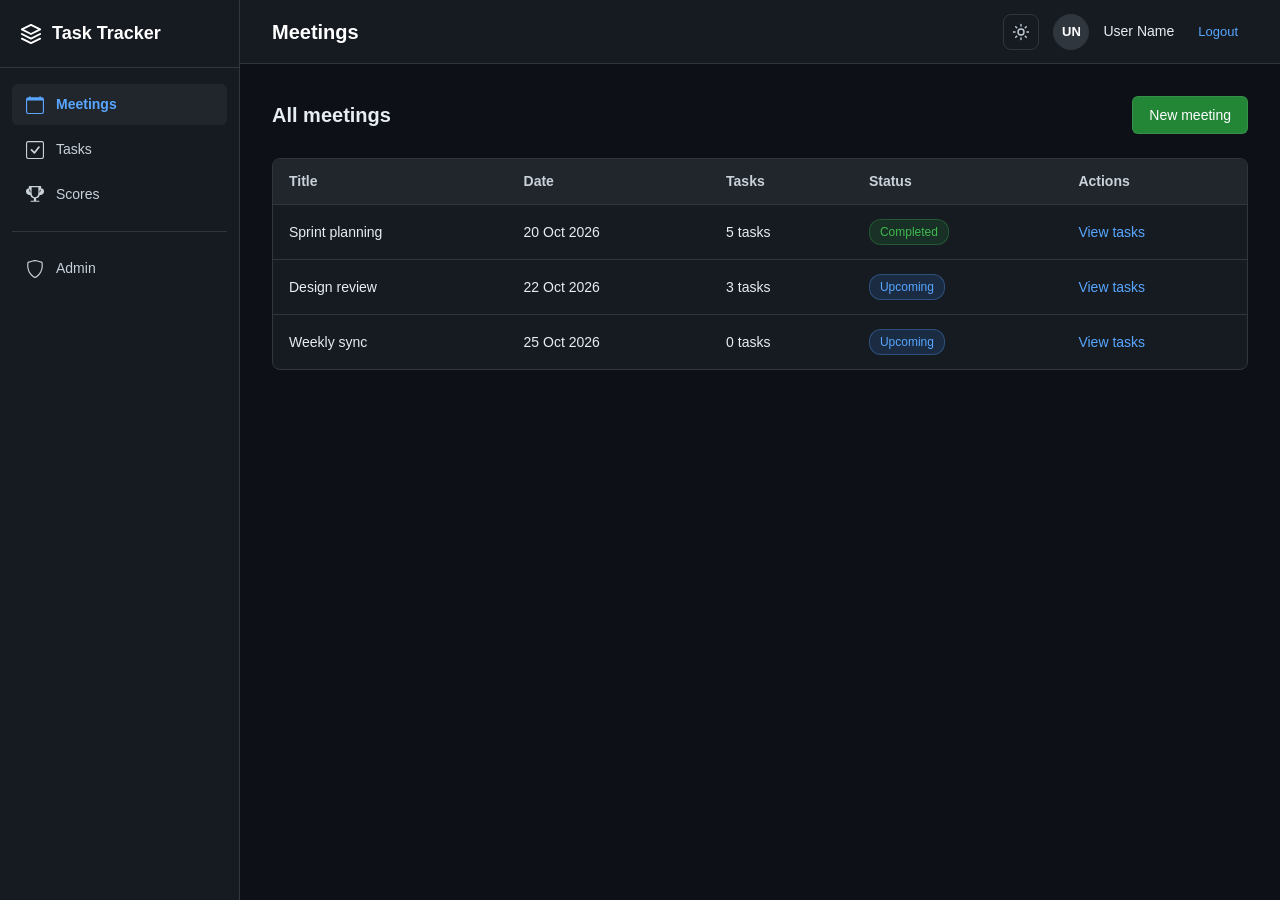
==== commit d223d511: "Merge main into theme feature branch" ====
--- a/meetings.html
+++ b/meetings.html
@@ -15,18 +15,16 @@
       }
     })();
   </script>
-  <!-- Link shared layout stylesheet -->
+  <!-- Link shared modular master stylesheet -->
   <link rel="stylesheet" href="css/layout.css">
 </head>
 <body>
 
   <!-- ========================================================================
-       SHARED COMPONENT BLOCK
-       This block is repeated on every page. Later we will replace it with one shared JavaScript component.
+       DESKTOP NAVIGATION (Fixed Left Sidebar)
+       Visible on screens > 768px via desktop layout styles
        ======================================================================== -->
-
-  <!-- Fixed Left Sidebar -->
-  <nav class="sidebar" aria-label="Main Navigation">
+  <nav class="sidebar desktop-only" aria-label="Main Navigation">
 
     <!-- App Name Header -->
     <div class="sidebar-header">
@@ -87,10 +85,10 @@
     </div>
   </nav>
 
-  <!-- Main Content Wrapper (offset to the right of sidebar) -->
+  <!-- Main Content Wrapper (offset on desktop, full width on mobile) -->
   <div class="main-wrapper">
 
-    <!-- Top Bar -->
+    <!-- Top Bar (Adaptive for Desktop and Mobile) -->
     <header class="top-bar">
       <!-- Page Title -->
       <h1 class="top-bar-title">Meetings</h1>
@@ -130,10 +128,10 @@
         </button>
         <!-- User avatar with initials -->
         <div class="user-avatar" title="User Avatar">UN</div>
-        <!-- User display name -->
+        <!-- User display name (hidden on small mobile screens via mobile.css) -->
         <span id="user-name" class="user-name">User Name</span>
-        <!-- Logout link pointing to login.html -->
-        <a href="login.html" id="logout-btn" class="logout-btn">Logout</a>
+        <!-- Logout link pointing to index.html -->
+        <a href="index.html" id="logout-btn" class="logout-btn">Logout</a>
       </div>
     </header>
 
@@ -146,9 +144,8 @@
         <button type="button" id="new-meeting-btn" class="btn btn-primary" data-role="admin">New meeting</button>
       </div>
 
-      <!-- Table container: Scrolls horizontally on small screens to prevent page overflow -->
-      <div class="table-responsive">
-        <!-- Meetings Table -->
+      <!-- DESKTOP: Data Table (visible on screens > 768px) -->
+      <div class="table-responsive desktop-only">
         <table id="meetings-table" class="table">
           <thead>
             <tr>
@@ -159,9 +156,7 @@
               <th>Actions</th>
             </tr>
           </thead>
-          <!-- These 3 rows are hard-coded. In the next step JavaScript will create them from data. -->
           <tbody id="meetings-body">
-            <!-- Row 1: Completed meeting -->
             <tr>
               <td>Sprint planning</td>
               <td>20 Oct 2026</td>
@@ -169,7 +164,6 @@
               <td><span class="badge badge-completed">Completed</span></td>
               <td><a href="tasks.html" class="action-link">View tasks</a></td>
             </tr>
-            <!-- Row 2: Upcoming meeting -->
             <tr>
               <td>Design review</td>
               <td>22 Oct 2026</td>
@@ -177,7 +171,6 @@
               <td><span class="badge badge-upcoming">Upcoming</span></td>
               <td><a href="tasks.html" class="action-link">View tasks</a></td>
             </tr>
-            <!-- Row 3: Upcoming meeting with zero tasks -->
             <tr>
               <td>Weekly sync</td>
               <td>25 Oct 2026</td>
@@ -189,6 +182,54 @@
         </table>
       </div>
 
+      <!-- MOBILE: Meeting Cards (visible on screens <= 768px) -->
+      <div class="meeting-cards mobile-only" id="mobile-meetings-list">
+        <!-- Meeting Card 1 -->
+        <div class="meeting-card">
+          <div class="meeting-card-header">
+            <h3 class="meeting-card-title">Sprint planning</h3>
+            <span class="badge badge-completed">Completed</span>
+          </div>
+          <div class="meeting-card-details">
+            <span>📅 20 Oct 2026</span>
+            <span>📝 5 tasks</span>
+          </div>
+          <div class="meeting-card-actions">
+            <a href="tasks.html" class="action-link">View tasks &rarr;</a>
+          </div>
+        </div>
+
+        <!-- Meeting Card 2 -->
+        <div class="meeting-card">
+          <div class="meeting-card-header">
+            <h3 class="meeting-card-title">Design review</h3>
+            <span class="badge badge-upcoming">Upcoming</span>
+          </div>
+          <div class="meeting-card-details">
+            <span>📅 22 Oct 2026</span>
+            <span>📝 3 tasks</span>
+          </div>
+          <div class="meeting-card-actions">
+            <a href="tasks.html" class="action-link">View tasks &rarr;</a>
+          </div>
+        </div>
+
+        <!-- Meeting Card 3 -->
+        <div class="meeting-card">
+          <div class="meeting-card-header">
+            <h3 class="meeting-card-title">Weekly sync</h3>
+            <span class="badge badge-upcoming">Upcoming</span>
+          </div>
+          <div class="meeting-card-details">
+            <span>📅 25 Oct 2026</span>
+            <span>📝 0 tasks</span>
+          </div>
+          <div class="meeting-card-actions">
+            <a href="tasks.html" class="action-link">View tasks &rarr;</a>
+          </div>
+        </div>
+      </div>
+
       <!-- Empty state: Hidden for now, shown later when no meetings are found -->
       <div id="empty-state" class="empty-state">
         <p>No meetings yet.</p>
@@ -199,5 +240,44 @@
   </div>
 
   <script src="js/theme.js"></script>
+  <!-- ========================================================================
+       MOBILE BOTTOM NAVIGATION (Visible on screens <= 768px)
+       Thumb-friendly navigation bar owned by Mobile Developer
+       ======================================================================== -->
+  <nav class="mobile-bottom-nav mobile-only" aria-label="Mobile Navigation">
+    <!-- Meetings (Active) -->
+    <a href="meetings.html" class="mobile-nav-item active">
+      <svg class="mobile-nav-icon" fill="currentColor" viewBox="0 0 16 16">
+        <path d="M3.5 0a.5.5 0 0 1 .5.5V1h8V.5a.5.5 0 0 1 1 0V1h1a2 2 0 0 1 2 2v11a2 2 0 0 1-2 2H2a2 2 0 0 1-2-2V3a2 2 0 0 1 2-2h1V.5a.5.5 0 0 1 .5-.5zM1 4v10a1 1 0 0 0 1 1h12a1 1 0 0 0 1-1V4H1z"/>
+      </svg>
+      <span>Meetings</span>
+    </a>
+
+    <!-- Tasks -->
+    <a href="tasks.html" class="mobile-nav-item">
+      <svg class="mobile-nav-icon" fill="currentColor" viewBox="0 0 16 16">
+        <path d="M14 1a1 1 0 0 1 1 1v12a1 1 0 0 1-1 1H2a1 1 0 0 1-1-1V2a1 1 0 0 1 1-1h12zM2 0a2 2 0 0 0-2 2v12a2 2 0 0 0 2 2h12a2 2 0 0 0 2-2V2a2 2 0 0 0-2-2H2z"/>
+        <path d="M10.97 4.97a.75.75 0 0 1 1.071 1.05l-3.992 4.99a.75.75 0 0 1-1.08.02L4.324 8.384a.75.75 0 1 1 1.06-1.06l2.094 2.093 3.473-4.425a.235.235 0 0 1 .02-.022z"/>
+      </svg>
+      <span>Tasks</span>
+    </a>
+
+    <!-- Scores -->
+    <a href="scores.html" class="mobile-nav-item">
+      <svg class="mobile-nav-icon" fill="currentColor" viewBox="0 0 16 16">
+        <path d="M2.5.5A.5.5 0 0 1 3 0h10a.5.5 0 0 1 .5.5c0 .538-.012 1.05-.034 1.536a3 3 0 1 1-1.133 5.89c-.79 1.865-1.878 2.774-3.333 3.03V13h2.5a.5.5 0 0 1 0 1h-7a.5.5 0 0 1 0-1H7v-2.044c-1.455-.256-2.543-1.165-3.333-3.03a3 3 0 1 1-1.133-5.89A33.437 33.437 0 0 1 2.5.5zm.999 2.024A1.996 1.996 0 0 0 3 4c0 .884.57 1.636 1.37 1.91a8.037 8.037 0 0 1-.87-3.386zm9.002 0c-.068 1.18-.363 2.34-.87 3.386.8-.274 1.37-1.026 1.37-1.91 0-.64-.302-1.21-.77-1.574A1.996 1.996 0 0 0 12.5 2.524zM8 10c1.8 0 3-1.5 3-4V1H5v5c0 2.5 1.2 4 3 4z"/>
+      </svg>
+      <span>Scores</span>
+    </a>
+
+    <!-- Admin -->
+    <a href="#" class="mobile-nav-item" data-role="admin">
+      <svg class="mobile-nav-icon" fill="currentColor" viewBox="0 0 16 16">
+        <path d="M5.338 1.59a61.44 61.44 0 0 0-2.837.856.481.481 0 0 0-.328.39c-.554 4.157.726 7.19 2.253 9.188a10.725 10.725 0 0 0 2.287 2.233c.346.244.652.42.893.533.12.057.218.095.293.118a.55.55 0 0 0 .101.025.615.615 0 0 0 .1-.025c.076-.023.174-.061.294-.118.24-.113.547-.29.893-.533a10.726 10.726 0 0 0 2.287-2.233c1.527-1.997 2.807-5.031 2.253-9.188a.48.48 0 0 0-.328-.39c-.651-.213-1.75-.56-2.837-.855C9.552 1.29 8.531 1.067 8 1.067c-.53 0-1.552.223-2.662.524zM5.072.56C6.157.265 7.31 0 8 0s1.843.265 2.928.56c1.11.3 2.229.655 2.887.87a1.54 1.54 0 0 1 1.044 1.262c.596 4.477-.787 7.795-2.465 9.99a11.775 11.775 0 0 1-2.517 2.453 7.159 7.159 0 0 1-1.048.625c-.28.132-.581.24-.829.24s-.548-.108-.829-.24a7.158 7.158 0 0 1-1.048-.625 11.777 11.777 0 0 1-2.517-2.453C1.928 10.487.545 7.169 1.141 2.692A1.54 1.54 0 0 1 2.185 1.43 62.456 62.456 0 0 1 5.072.56z"/>
+      </svg>
+      <span>Admin</span>
+    </a>
+  </nav>
+
 </body>
 </html>
--- a/css/layout.css
+++ b/css/layout.css
@@ -1,402 +1,30 @@
-/* ==========================================================================
-   CSS Custom Properties (Color Variables)
-   Reusing the dark theme palette from the login styles
-   ========================================================================== */
-:root {
-  --bg-main: #0d1117;           /* Deep dark background */
-  --bg-card: #161b22;           /* Dark elevated surface */
-  --bg-sidebar: #161b22;        /* Sidebar background */
-  --border-color: #30363d;      /* Subtle border line */
-  --text-main: #e6edf3;         /* Bright text */
-  --text-muted: #c9d1d9;        /* High-contrast lighter grey text */
-  --text-dim: #8b949e;          /* Secondary dim grey text */
-  --accent-blue: #58a6ff;       /* Active link and link highlight blue */
-  --accent-green: #238636;      /* Brand accent green */
-  --sidebar-active: #21262d;    /* Active menu item background */
-  --avatar-bg: #30363d;         /* User initials circle background */
-  --sidebar-width: 240px;       /* Fixed width of the left sidebar */
-  --topbar-height: 64px;        /* Height of top navigation bar */
-}
+
 
 /* ==========================================================================
-   Base & Reset Styles
+   TAPT Layout Master Stylesheet
+   PURPOSE: Master aggregator importing all modular stylesheets.
+   Maintains backward compatibility while preserving modularity.
    ========================================================================== */
 
-/* Universal box-sizing for predictable sizing */
-* {
-  margin: 0;
-  padding: 0;
-  box-sizing: border-box;
-}
+/* 1. Design Tokens & Theme Palettes (Owned by Theming) */
+@import url("themes/default.css");
 
-/* Page background, base font, and default text color */
-body {
-  font-family: -apple-system, BlinkMacSystemFont, "Segoe UI", Roboto, Helvetica, Arial, sans-serif;
-  background-color: var(--bg-main);
-  color: var(--text-main);
-  line-height: 1.5;
-  min-height: 100vh;
-}
+/* 2. Base Resets & Visibility Helpers (Shared Core) */
+@import url("base.css");
+
+/* 3. Reusable UI Components (Shared Core) */
+@import url("components.css");
+
+/* 4. Desktop-specific Layout (Owned by Desktop Developer) */
+@import url("layouts/desktop.css");
+
+/* 5. Mobile-specific Layout & Bottom Nav (Owned by Mobile Developer) */
+@import url("layouts/mobile.css");
+
 
 /* ==========================================================================
-   Sidebar Layout & Navigation
+   LIGHT THEME
    ========================================================================== */
-
-/* Fixed left sidebar */
-.sidebar {
-  position: fixed;
-  top: 0;
-  left: 0;
-  width: var(--sidebar-width);
-  height: 100vh;
-  background-color: var(--bg-sidebar);
-  border-right: 1px solid var(--border-color);
-  display: flex;
-  flex-direction: column;
-  padding: 20px 0;
-  z-index: 100;
-}
-
-/* App name header at the top of the sidebar */
-.sidebar-header {
-  padding: 0 20px 20px 20px;
-  border-bottom: 1px solid var(--border-color);
-  margin-bottom: 16px;
-}
-
-.sidebar-title {
-  font-size: 18px;
-  font-weight: 600;
-  color: #ffffff;
-  display: flex;
-  align-items: center;
-  gap: 10px;
-}
-
-/* Navigation link list inside sidebar */
-.sidebar-nav {
-  display: flex;
-  flex-direction: column;
-  gap: 4px;
-  padding: 0 12px;
-}
-
-/* Individual navigation link */
-.nav-link {
-  display: flex;
-  align-items: center;
-  gap: 12px;
-  padding: 10px 14px;
-  color: var(--text-muted);
-  text-decoration: none;
-  font-size: 14px;
-  font-weight: 500;
-  border-radius: 6px;
-  transition: background-color 0.15s ease, color 0.15s ease;
-}
-
-/* Hover state for links */
-.nav-link:hover {
-  background-color: var(--sidebar-active);
-  color: #ffffff;
-}
-
-/* Highlighted state for the currently active page */
-.nav-link.active {
-  background-color: var(--sidebar-active);
-  color: var(--accent-blue);
-  font-weight: 600;
-}
-
-/* Navigation icon sizing */
-.nav-icon {
-  width: 18px;
-  height: 18px;
-  flex-shrink: 0;
-}
-
-/* Divider above the Admin section */
-.nav-divider {
-  height: 1px;
-  background-color: var(--border-color);
-  margin: 12px 0;
-}
-
-/* ==========================================================================
-   Main Content Layout
-   ========================================================================== */
-
-/* Main layout wrapper offset to make room for fixed sidebar */
-.main-wrapper {
-  margin-left: var(--sidebar-width);
-  min-height: 100vh;
-  display: flex;
-  flex-direction: column;
-}
-
-/* ==========================================================================
-   Top Bar
-   ========================================================================== */
-
-/* Horizontal top bar holding page title and user profile */
-.top-bar {
-  height: var(--topbar-height);
-  background-color: var(--bg-card);
-  border-bottom: 1px solid var(--border-color);
-  display: flex;
-  align-items: center;
-  justify-content: space-between;
-  padding: 0 32px;
-  position: sticky;
-  top: 0;
-  z-index: 50;
-}
-
-/* Page title in top bar */
-.top-bar-title {
-  font-size: 20px;
-  font-weight: 600;
-  color: #ffffff;
-}
-
-/* User profile container on the right side of top bar */
-.user-area {
-  display: flex;
-  align-items: center;
-  gap: 14px;
-}
-
-/* Circular avatar with user initials */
-.user-avatar {
-  width: 36px;
-  height: 36px;
-  border-radius: 50%;
-  background-color: var(--avatar-bg);
-  border: 1px solid var(--border-color);
-  color: #ffffff;
-  display: flex;
-  align-items: center;
-  justify-content: center;
-  font-size: 13px;
-  font-weight: 600;
-}
-
-/* User name text */
-.user-name {
-  font-size: 14px;
-  color: var(--text-main);
-  font-weight: 500;
-}
-
-/* Logout link */
-.logout-btn {
-  font-size: 13px;
-  color: var(--accent-blue);
-  text-decoration: none;
-  padding: 6px 10px;
-  border-radius: 4px;
-  transition: background-color 0.15s ease;
-}
-
-.logout-btn:hover {
-  background-color: var(--sidebar-active);
-  text-decoration: underline;
-}
-
-/* ==========================================================================
-   Page Content Area & Empty State Card
-   ========================================================================== */
-
-/* Content area where page-specific content will live */
-.page-content {
-  flex: 1;
-  padding: 32px;
-  display: flex;
-  flex-direction: column;
-}
-
-/* Card displaying the empty state */
-.empty-state-card {
-  background-color: var(--bg-card);
-  border: 1px solid var(--border-color);
-  border-radius: 12px;
-  padding: 48px 32px;
-  text-align: center;
-  max-width: 520px;
-  margin: 40px auto;
-  width: 100%;
-  box-shadow: 0 4px 16px rgba(1, 4, 9, 0.3);
-}
-
-/* Title inside the empty state card */
-.empty-state-title {
-  font-size: 22px;
-  font-weight: 600;
-  color: #ffffff;
-  margin-bottom: 8px;
-}
-
-/* Subtitle inside the empty state card */
-.empty-state-message {
-  font-size: 15px;
-  color: var(--text-muted);
-}
-
-/* ==========================================================================
-   Content Header & Action Button
-   ========================================================================== */
-
-/* Header row with title on the left and action button on the right */
-.content-header {
-  display: flex;
-  align-items: center;
-  justify-content: space-between;
-  margin-bottom: 24px;
-}
-
-/* Section title */
-.content-title {
-  font-size: 20px;
-  font-weight: 600;
-  color: var(--text-main);
-}
-
-/* Reusable button styles */
-.btn {
-  display: inline-flex;
-  align-items: center;
-  justify-content: center;
-  padding: 8px 16px;
-  font-size: 14px;
-  font-weight: 500;
-  border-radius: 6px;
-  border: 1px solid rgba(240, 246, 252, 0.1);
-  cursor: pointer;
-  text-decoration: none;
-  transition: background-color 0.15s ease;
-}
-
-/* Primary button: uses green brand accent */
-.btn-primary {
-  background-color: var(--accent-green);
-  color: #ffffff;
-}
-
-.btn-primary:hover {
-  background-color: #2ea043;
-}
-
-/* ==========================================================================
-   Meetings Table & Responsive Scrolling
-   ========================================================================== */
-
-/* Container that scrolls horizontally if the window is narrow */
-.table-responsive {
-  width: 100%;
-  overflow-x: auto;
-  background-color: var(--bg-card);
-  border: 1px solid var(--border-color);
-  border-radius: 8px;
-}
-
-/* Base table style matching the dark theme */
-.table {
-  width: 100%;
-  border-collapse: collapse;
-  text-align: left;
-  font-size: 14px;
-  color: var(--text-main);
-}
-
-/* Table header row */
-.table th {
-  background-color: var(--sidebar-active);
-  color: var(--text-muted);
-  font-weight: 600;
-  padding: 12px 16px;
-  border-bottom: 1px solid var(--border-color);
-  white-space: nowrap;
-}
-
-/* Table body data cells */
-.table td {
-  padding: 14px 16px;
-  border-bottom: 1px solid var(--border-color);
-  color: var(--text-main);
-  vertical-align: middle;
-  white-space: nowrap;
-}
-
-/* Remove bottom border on the very last row */
-.table tbody tr:last-child td {
-  border-bottom: none;
-}
-
-/* Subtle highlight when hovering over a table row */
-.table tbody tr:hover {
-  background-color: rgba(255, 255, 255, 0.02);
-}
-
-/* Action links inside the table */
-.action-link {
-  color: var(--accent-blue);
-  text-decoration: none;
-  font-weight: 500;
-}
-
-.action-link:hover {
-  text-decoration: underline;
-}
-
-/* ==========================================================================
-   Status Badges
-   ========================================================================== */
-
-/* Base badge pill shape */
-.badge {
-  display: inline-block;
-  padding: 3px 10px;
-  font-size: 12px;
-  font-weight: 500;
-  border-radius: 12px;
-  text-align: center;
-}
-
-/* Green badge for Completed */
-.badge-completed {
-  background-color: rgba(35, 134, 54, 0.2);
-  color: #3fb950;
-  border: 1px solid rgba(63, 185, 80, 0.3);
-}
-
-/* Blue badge for Upcoming (uses --accent-blue variable) */
-.badge-upcoming {
-  background-color: rgba(56, 139, 253, 0.15);
-  color: var(--accent-blue);
-  border: 1px solid rgba(88, 166, 255, 0.3);
-}
-
-/* ==========================================================================
-   Empty State (Hidden by default)
-   ========================================================================== */
-
-/* Styled empty state container, hidden for now */
-#empty-state {
-  display: none;
-  text-align: center;
-  padding: 48px 24px;
-  background-color: var(--bg-card);
-  border: 1px dashed var(--border-color);
-  border-radius: 8px;
-  color: var(--text-dim);
-  margin-top: 24px;
-  font-size: 15px;
-}
-
-
-/* ================================
-   LIGHT THEME
-   ================================ */
 
 :root[data-theme="light"] {
   --bg-main: #f6f8fa;
@@ -412,7 +40,7 @@
   --avatar-bg: #eaeef2;
 }
 
-/* Text colors that were hard-coded for dark mode */
+/* Text colors for light mode */
 :root[data-theme="light"] .sidebar-title,
 :root[data-theme="light"] .top-bar-title,
 :root[data-theme="light"] .empty-state-title {
@@ -439,9 +67,10 @@
   box-shadow: 0 4px 16px rgba(31, 35, 40, 0.08);
 }
 
-/* ================================
+
+/* ==========================================================================
    THEME TOGGLE BUTTON
-   ================================ */
+   ========================================================================== */
 
 .theme-toggle {
   width: 36px;
@@ -458,9 +87,11 @@
   background: transparent;
   color: var(--text-muted);
   cursor: pointer;
-  transition: background-color 0.15s ease,
-              color 0.15s ease,
-              border-color 0.15s ease;
+
+  transition:
+    background-color 0.15s ease,
+    color 0.15s ease,
+    border-color 0.15s ease;
 }
 
 .theme-icon {
@@ -477,14 +108,14 @@
   outline-offset: 2px;
 }
 
-/* Keep the top navbar contents aligned */
+/* Keep top navbar contents aligned */
 .user-area {
   display: flex;
   align-items: center;
   gap: 14px;
 }
 
-/* Small-screen adjustment */
+/* Small-screen adjustments */
 @media (max-width: 600px) {
   .top-bar {
     padding: 0 12px;
